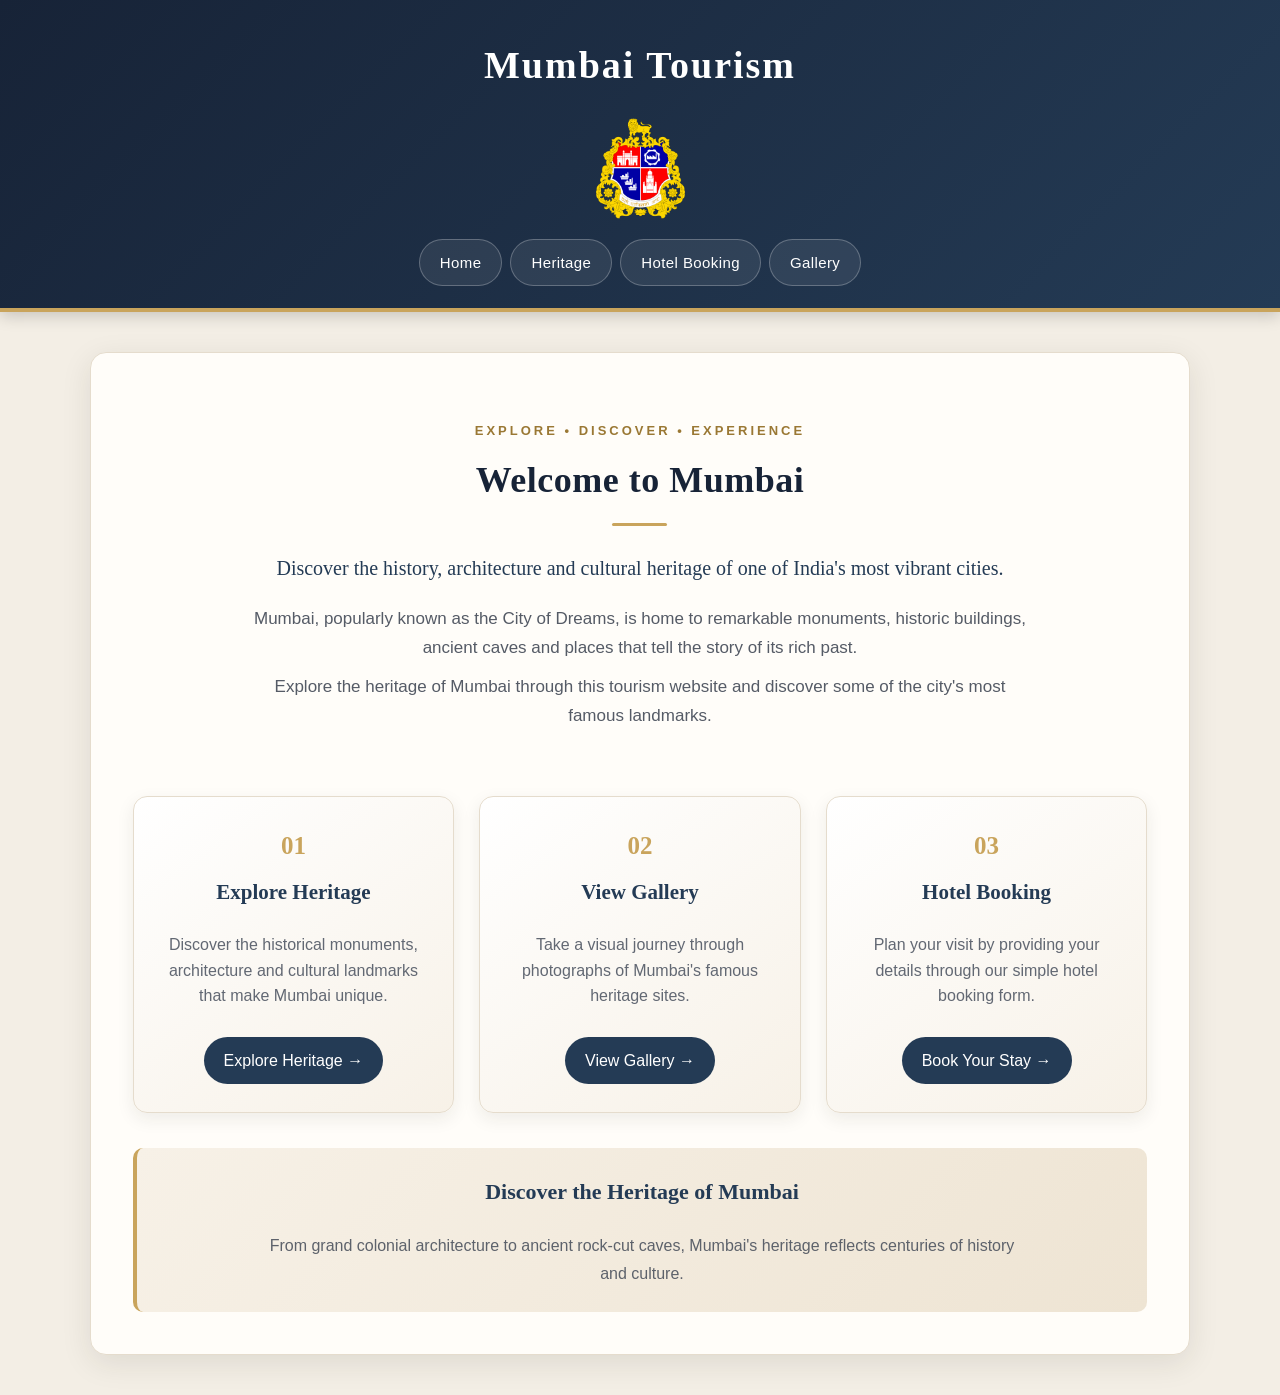
==== index.html @ 2146557b "Initial commit" ====
<!DOCTYPE html>
<html>

<head>
    <title>Mumbai Tourism</title>
    <link rel="stylesheet" href="css/style.css">
</head>

<body>

    <header>

        <h1>Mumbai Tourism</h1>

        <img src="images/mumbai-logo.png"
             alt="Mumbai Logo"
             width="120">

        <nav>
            <a href="index.html">Home</a>
            <a href="heritage.html">Heritage</a>
            <a href="hotel-booking.html">Hotel Booking</a>
            <a href="gallery.html">Gallery</a>
        </nav>

    </header>


    <main>

        <section class="welcome-section">

            <p class="home-label">EXPLORE • DISCOVER • EXPERIENCE</p>

            <h2>Welcome to Mumbai</h2>

            <p class="home-intro">
                Discover the history, architecture and cultural heritage
                of one of India's most vibrant cities.
            </p>

            <p>
                Mumbai, popularly known as the City of Dreams, is home to
                remarkable monuments, historic buildings, ancient caves
                and places that tell the story of its rich past.
            </p>

            <p>
                Explore the heritage of Mumbai through this tourism
                website and discover some of the city's most famous
                landmarks.
            </p>

        </section>


        <section class="home-links">

            <div class="home-card">

                <div class="home-card-number">01</div>

                <h3>Explore Heritage</h3>

                <p>
                    Discover the historical monuments, architecture and
                    cultural landmarks that make Mumbai unique.
                </p>

                <a href="heritage.html">Explore Heritage →</a>

            </div>


            <div class="home-card">

                <div class="home-card-number">02</div>

                <h3>View Gallery</h3>

                <p>
                    Take a visual journey through photographs of Mumbai's
                    famous heritage sites.
                </p>

                <a href="gallery.html">View Gallery →</a>

            </div>


            <div class="home-card">

                <div class="home-card-number">03</div>

                <h3>Hotel Booking</h3>

                <p>
                    Plan your visit by providing your details through our
                    simple hotel booking form.
                </p>

                <a href="hotel-booking.html">Book Your Stay →</a>

            </div>

        </section>


        <section class="home-note">

            <h3>Discover the Heritage of Mumbai</h3>

            <p>
                From grand colonial architecture to ancient rock-cut caves,
                Mumbai's heritage reflects centuries of history and culture.
            </p>

        </section>

    </main>

</body>

</html>
---- css/style.css ----
/* =========================================
   MUMBAI TOURISM - MAIN STYLE SHEET
   ========================================= */


/* ---------- BASIC PAGE STYLE ---------- */

* {
    box-sizing: border-box;
}

html {
    scroll-behavior: smooth;
}

body {
    margin: 0;
    font-family: "Segoe UI", Arial, sans-serif;
    background-color: #f3eee5;
    color: #2f3542;
    line-height: 1.7;
}


/* ---------- HEADER ---------- */

header {
    background: linear-gradient(135deg, #172337, #243b55);
    color: white;
    text-align: center;
    padding: 28px 20px 22px;
    border-bottom: 4px solid #c9a45c;
    box-shadow: 0 4px 15px rgba(0, 0, 0, 0.18);
}

header h1 {
    margin: 5px 0 18px;
    font-family: Georgia, "Times New Roman", serif;
    font-size: 38px;
    letter-spacing: 2px;
    font-weight: 600;
}

header img {
    display: block;
    margin: 0 auto 18px;
    width: 105px;
    height: auto;
}


/* ---------- NAVIGATION ---------- */

nav {
    display: flex;
    justify-content: center;
    flex-wrap: wrap;
    gap: 8px;
    margin-top: 10px;
}

nav a {
    color: white;
    text-decoration: none;
    padding: 10px 20px;
    border: 1px solid rgba(255, 255, 255, 0.25);
    border-radius: 25px;
    background-color: rgba(255, 255, 255, 0.08);
    font-size: 15px;
    letter-spacing: 0.4px;
    transition: all 0.3s ease;
}

nav a:hover {
    background-color: #c9a45c;
    color: #172337;
    border-color: #c9a45c;
    transform: translateY(-2px);
}


/* ---------- MAIN CONTENT ---------- */

main {
    width: 86%;
    max-width: 1200px;
    margin: 40px auto;
    background-color: #fffdf9;
    padding: 42px;
    border-radius: 16px;
    box-shadow: 0 8px 30px rgba(40, 35, 25, 0.10);
    border: 1px solid #e5dccd;
}

main h2 {
    color: #172337;
    text-align: center;
    font-family: Georgia, "Times New Roman", serif;
    font-size: 31px;
    margin-top: 0;
    margin-bottom: 12px;
    letter-spacing: 0.5px;
}

main h2::after {
    content: "";
    display: block;
    width: 55px;
    height: 3px;
    background-color: #c9a45c;
    margin: 12px auto 25px;
    border-radius: 3px;
}

main h3 {
    color: #243b55;
    font-family: Georgia, "Times New Roman", serif;
}

main p {
    font-size: 16px;
}


/* ---------- IMAGES ---------- */

main img {
    max-width: 100%;
    height: auto;
    border-radius: 12px;
}

a img {
    transition: transform 0.35s ease, box-shadow 0.35s ease;
}


/* ---------- HOME PAGE ---------- */

.welcome-section {
    text-align: center;
    padding: 15px 30px 35px;
}

.welcome-section h2 {
    font-size: 36px;
    margin-bottom: 10px;
}

.welcome-section p {
    max-width: 780px;
    margin: 10px auto;
    font-size: 17px;
    color: #555b66;
}


/* Home cards */

.home-links {
    display: grid;
    grid-template-columns: repeat(3, 1fr);
    gap: 25px;
    margin-top: 20px;
}

.home-card {
    background: linear-gradient(145deg, #ffffff, #f7f1e7);
    padding: 28px 24px;
    border-radius: 14px;
    text-align: center;
    border: 1px solid #e5dccd;
    box-shadow: 0 6px 18px rgba(40, 35, 25, 0.08);
    transition: transform 0.3s ease, box-shadow 0.3s ease;
}

.home-card:hover {
    transform: translateY(-6px);
    box-shadow: 0 12px 25px rgba(40, 35, 25, 0.14);
}

.home-card h3 {
    margin-top: 0;
    font-size: 21px;
}

.home-card p {
    color: #626873;
    line-height: 1.6;
}

.home-card a {
    display: inline-block;
    margin-top: 12px;
    padding: 10px 20px;
    background-color: #243b55;
    color: white;
    text-decoration: none;
    border-radius: 25px;
    transition: all 0.3s ease;
}

.home-card a:hover {
    background-color: #c9a45c;
    color: #172337;
    transform: translateY(-2px);
}


/* ---------- HERITAGE PAGE ---------- */

.heritage-grid {
    display: grid;
    grid-template-columns: repeat(2, 1fr);
    gap: 28px;
    margin-top: 30px;
}

.heritage-card {
    background: linear-gradient(145deg, #ffffff, #f7f1e7);
    padding: 18px;
    border-radius: 15px;
    text-align: center;
    border: 1px solid #e4dacb;
    box-shadow: 0 6px 18px rgba(40, 35, 25, 0.08);
    transition: transform 0.3s ease, box-shadow 0.3s ease;
}

.heritage-card:hover {
    transform: translateY(-5px);
    box-shadow: 0 12px 26px rgba(40, 35, 25, 0.15);
}

.heritage-card h3 {
    margin: 4px 5px 15px;
    min-height: 48px;
    font-size: 20px;
}

.heritage-card img {
    width: 100%;
    height: 245px;
    object-fit: cover;
    border-radius: 11px;
}

.heritage-card a img:hover {
    transform: scale(1.025);
    box-shadow: 0 8px 20px rgba(40, 35, 25, 0.18);
}


/* ---------- DEDICATED HERITAGE PAGES ---------- */

main > img {
    display: block;
    width: 82%;
    max-width: 850px;
    max-height: 500px;
    object-fit: cover;
    margin: 25px auto 35px;
    border-radius: 14px;
    box-shadow: 0 8px 25px rgba(40, 35, 25, 0.16);
}

main > h2 + img {
    margin-top: 20px;
}


/* ---------- GALLERY PAGE ---------- */

.gallery-grid {
    display: grid;
    grid-template-columns: repeat(3, 1fr);
    gap: 26px;
    margin-top: 30px;
}

.gallery-card {
    background: linear-gradient(145deg, #ffffff, #f7f1e7);
    padding: 14px;
    border-radius: 15px;
    text-align: center;
    border: 1px solid #e4dacb;
    box-shadow: 0 6px 18px rgba(40, 35, 25, 0.08);
    transition: transform 0.3s ease, box-shadow 0.3s ease;
}

.gallery-card:hover {
    transform: translateY(-5px);
    box-shadow: 0 12px 25px rgba(40, 35, 25, 0.15);
}

.gallery-card img {
    width: 100%;
    height: 205px;
    object-fit: cover;
    border-radius: 11px;
    transition: transform 0.35s ease;
}

.gallery-card:hover img {
    transform: scale(1.025);
}

.gallery-card h3 {
    font-size: 18px;
    margin: 15px 5px 5px;
    color: #243b55;
}


/* ---------- HOTEL BOOKING FORM ---------- */

form {
    max-width: 800px;
    margin: 30px auto 0;
    padding: 30px;
    background-color: #faf6ef;
    border: 1px solid #e4dacb;
    border-radius: 14px;
    box-shadow: 0 6px 18px rgba(40, 35, 25, 0.08);
    line-height: 1.7;
}

form h3 {
    margin-top: 10px;
    padding-bottom: 8px;
    border-bottom: 1px solid #d9cdbb;
}

form label {
    color: #343a46;
    font-weight: 500;
}

form input,
form select,
form textarea {
    margin-top: 5px;
    padding: 10px;
    border: 1px solid #cfc2b0;
    border-radius: 7px;
    background-color: white;
    font-family: inherit;
    font-size: 15px;
}

form input[type="text"],
form input[type="email"],
form input[type="tel"],
form input[type="number"],
form input[type="date"],
form select,
form textarea {
    width: 100%;
    max-width: 100%;
}

form textarea {
    resize: vertical;
}

form input:focus,
form select:focus,
form textarea:focus {
    outline: none;
    border-color: #c9a45c;
    box-shadow: 0 0 0 3px rgba(201, 164, 92, 0.15);
}

form input[type="radio"],
form input[type="checkbox"] {
    width: auto;
    margin-right: 5px;
}

form input[type="submit"],
form input[type="reset"] {
    width: auto;
    background-color: #243b55;
    color: white;
    border: none;
    padding: 11px 22px;
    margin-right: 8px;
    margin-top: 10px;
    border-radius: 25px;
    cursor: pointer;
    transition: all 0.3s ease;
}

form input[type="submit"]:hover,
form input[type="reset"]:hover {
    background-color: #c9a45c;
    color: #172337;
    transform: translateY(-2px);
}


/* ---------- LINKS ---------- */

main a {
    color: #243b55;
}

main a:hover {
    color: #9a7834;
}


/* ---------- MOBILE FRIENDLY ---------- */

@media (max-width: 900px) {

    main {
        width: 90%;
        padding: 30px;
    }

    .home-links {
        grid-template-columns: 1fr;
    }

    .gallery-grid {
        grid-template-columns: repeat(2, 1fr);
    }
}


@media (max-width: 650px) {

    header h1 {
        font-size: 29px;
    }

    nav a {
        padding: 8px 14px;
        font-size: 14px;
    }

    main {
        width: 94%;
        padding: 22px;
        margin: 25px auto;
    }

    main h2 {
        font-size: 26px;
    }

    .heritage-grid {
        grid-template-columns: 1fr;
    }

    .gallery-grid {
        grid-template-columns: 1fr;
    }

    .heritage-card img {
        height: 220px;
    }

    main > img {
        width: 100%;
    }

    form {
        padding: 20px;
    }
}
/* ---------- HOME PAGE FINAL POLISH ---------- */

.home-label {
    color: #9a7834 !important;
    font-size: 13px !important;
    font-weight: 700;
    letter-spacing: 3px;
    margin-bottom: 8px !important;
}

.home-intro {
    font-family: Georgia, "Times New Roman", serif;
    font-size: 20px !important;
    color: #243b55 !important;
    max-width: 750px !important;
    margin: 0 auto 20px !important;
}

.home-card-number {
    color: #c9a45c;
    font-family: Georgia, "Times New Roman", serif;
    font-size: 25px;
    font-weight: bold;
    margin-bottom: 8px;
}

.home-note {
    margin-top: 35px;
    padding: 25px;
    text-align: center;
    background: linear-gradient(
        135deg,
        #f7f1e7,
        #eee4d3
    );
    border-left: 4px solid #c9a45c;
    border-radius: 10px;
}

.home-note h3 {
    margin-top: 0;
    font-size: 22px;
}

.home-note p {
    max-width: 750px;
    margin: 0 auto;
    color: #5d626b;
}
/* ---------- HERITAGE PAGE FINAL POLISH ---------- */

.heritage-intro {
    text-align: center;
    margin-bottom: 35px;
}

.page-label {
    color: #9a7834 !important;
    font-size: 13px !important;
    font-weight: 700;
    letter-spacing: 3px;
    margin-bottom: 5px !important;
}

.heritage-intro p:not(.page-label) {
    max-width: 750px;
    margin: 8px auto;
    color: #626873;
}

.heritage-card {
    position: relative;
    overflow: hidden;
}

.heritage-number {
    text-align: left;
    color: #c9a45c;
    font-family: Georgia, "Times New Roman", serif;
    font-size: 18px;
    font-weight: bold;
    margin-bottom: 8px;
}

.heritage-card h3 {
    margin-bottom: 12px;
}

.heritage-link {
    display: inline-block;
    color: #243b55 !important;
    text-decoration: none;
    font-weight: 600;
    font-size: 14px;
    padding: 7px 15px;
    border: 1px solid #c9a45c;
    border-radius: 20px;
    transition: all 0.3s ease;
}

.heritage-link:hover {
    background-color: #c9a45c;
    color: #172337 !important;
}
/* ---------- HERITAGE DETAIL PAGES ---------- */

.heritage-detail {
    text-align: center;
}

.heritage-detail .page-label {
    margin-top: 0;
}

.detail-image {
    display: block;
    width: 82%;
    max-width: 850px;
    height: 430px;
    object-fit: cover;
    margin: 25px auto 35px;
    border-radius: 15px;
    box-shadow: 0 10px 28px rgba(40, 35, 25, 0.17);
}

.detail-section {
    max-width: 900px;
    margin: 0 auto 28px;
    padding: 25px 30px;
    text-align: left;
    background: linear-gradient(145deg, #ffffff, #f7f1e7);
    border: 1px solid #e4dacb;
    border-radius: 13px;
    box-shadow: 0 5px 16px rgba(40, 35, 25, 0.07);
}

.detail-section h3,
.detail-location h3 {
    margin-top: 0;
    color: #243b55;
    font-size: 23px;
}

.detail-section h3::after,
.detail-location h3::after {
    content: "";
    display: block;
    width: 40px;
    height: 2px;
    background-color: #c9a45c;
    margin-top: 7px;
}

.detail-section p {
    color: #555b66;
    line-height: 1.8;
}

.detail-location {
    max-width: 900px;
    margin: 0 auto 30px;
    padding: 22px 30px;
    text-align: center;
    background-color: #f3eadb;
    border-radius: 13px;
    border: 1px solid #dfd1bd;
}

.detail-location p {
    color: #555b66;
    margin-bottom: 0;
}

.back-button {
    display: inline-block;
    margin-top: 5px;
    padding: 10px 22px;
    background-color: #243b55;
    color: white !important;
    text-decoration: none;
    border-radius: 25px;
    transition: all 0.3s ease;
}

.back-button:hover {
    background-color: #c9a45c;
    color: #172337 !important;
    transform: translateY(-2px);
}


/* Detail page on smaller screens */

@media (max-width: 650px) {

    .detail-image {
        width: 100%;
        height: 300px;
    }

    .detail-section {
        padding: 20px;
    }

    .detail-location {
        padding: 20px;
    }
}
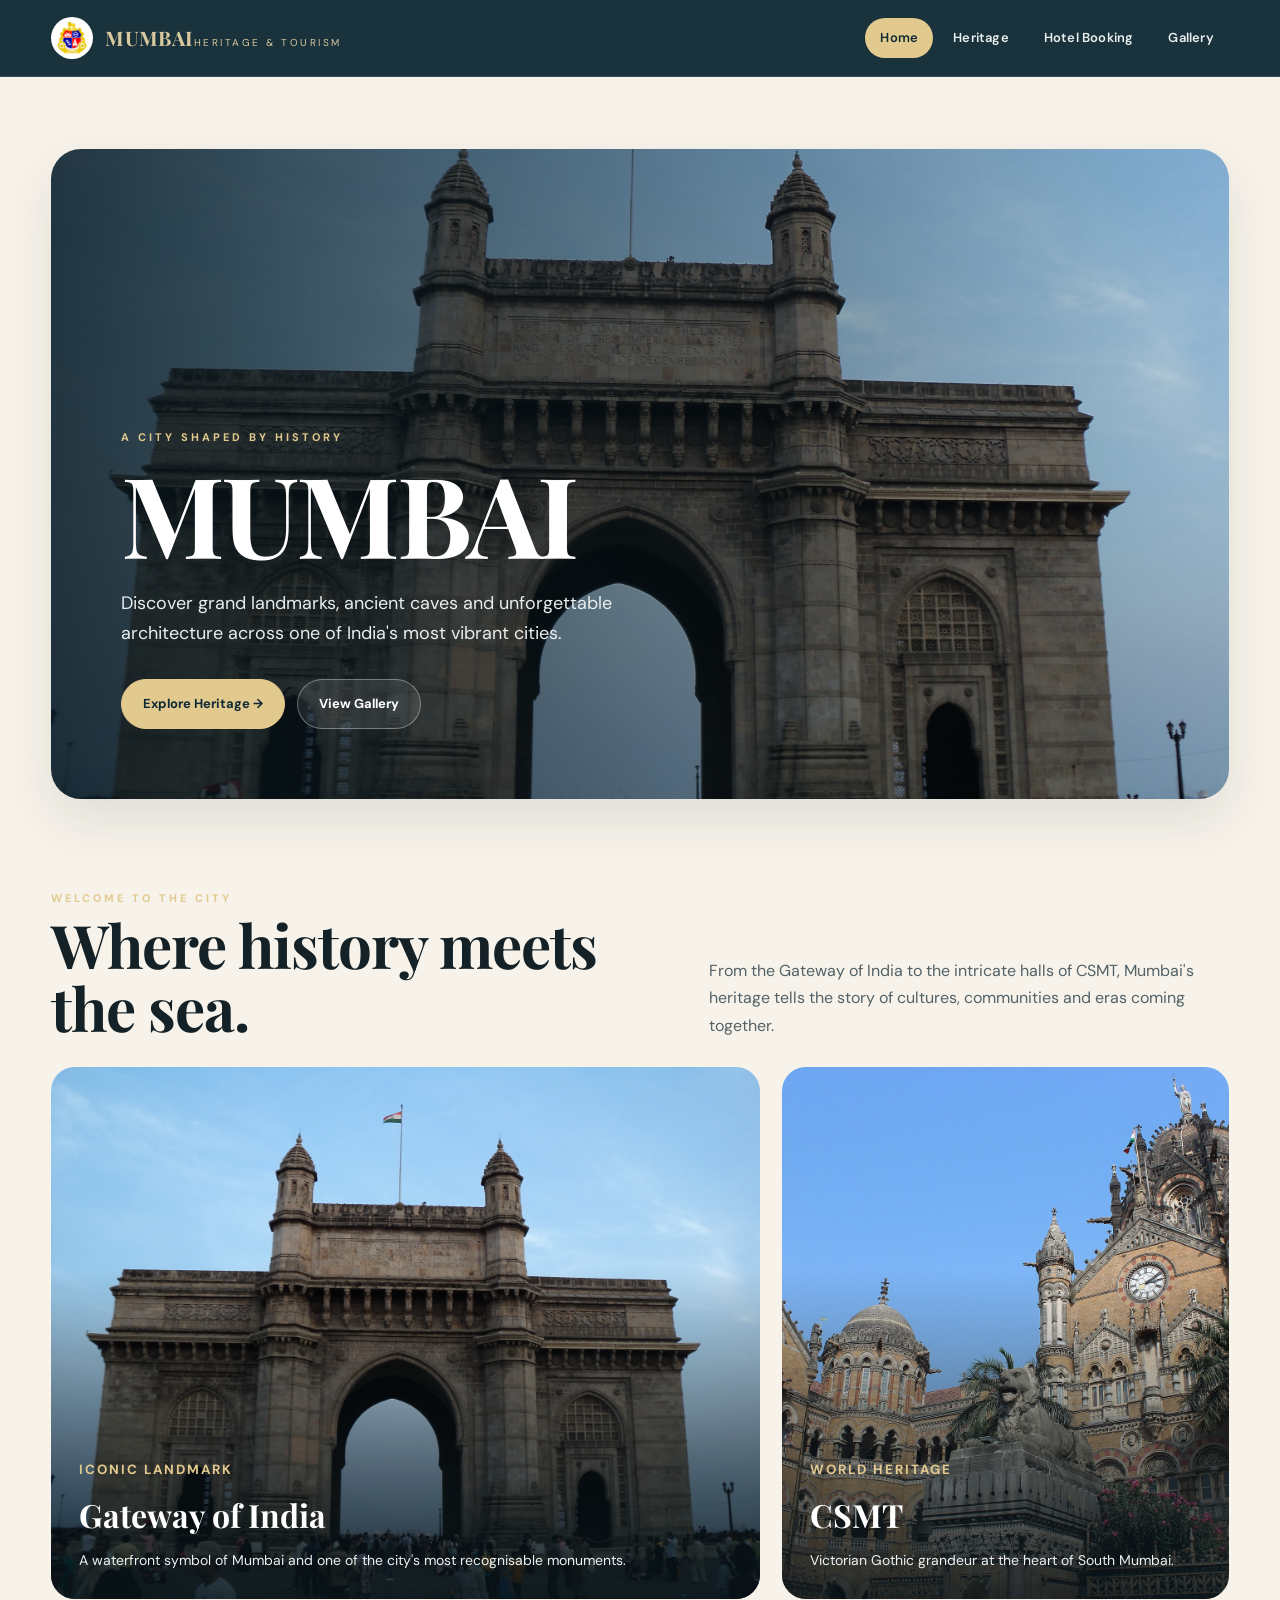
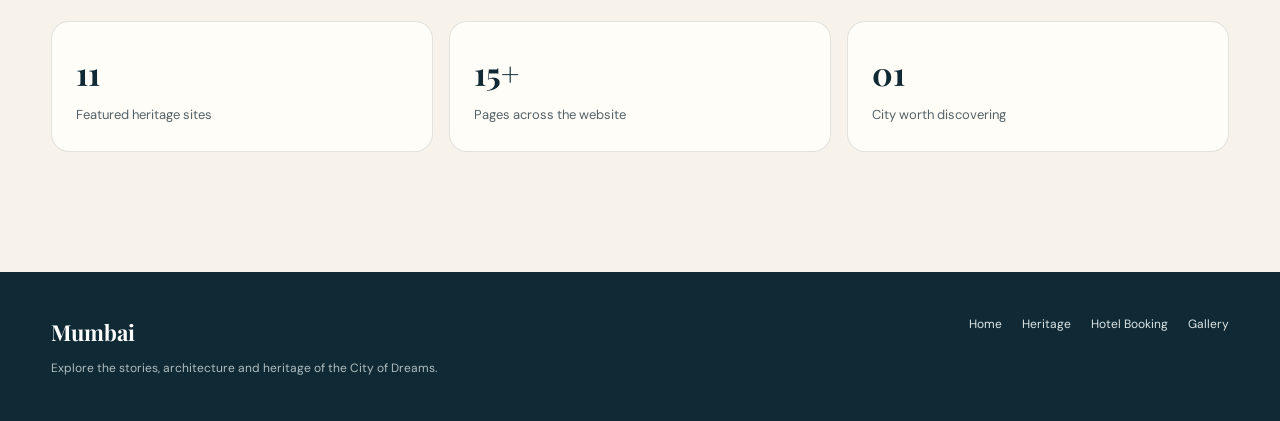
==== commit 528029a0: "Redesign Mumbai Tourism website" ====
--- a/index.html
+++ b/index.html
@@ -1,124 +1,16 @@
-<!DOCTYPE html>
-<html>
-
-<head>
-    <title>Mumbai Tourism</title>
-    <link rel="stylesheet" href="css/style.css">
-</head>
-
-<body>
-
-    <header>
-
-        <h1>Mumbai Tourism</h1>
-
-        <img src="images/mumbai-logo.png"
-             alt="Mumbai Logo"
-             width="120">
-
-        <nav>
-            <a href="index.html">Home</a>
-            <a href="heritage.html">Heritage</a>
-            <a href="hotel-booking.html">Hotel Booking</a>
-            <a href="gallery.html">Gallery</a>
-        </nav>
-
-    </header>
-
-
-    <main>
-
-        <section class="welcome-section">
-
-            <p class="home-label">EXPLORE • DISCOVER • EXPERIENCE</p>
-
-            <h2>Welcome to Mumbai</h2>
-
-            <p class="home-intro">
-                Discover the history, architecture and cultural heritage
-                of one of India's most vibrant cities.
-            </p>
-
-            <p>
-                Mumbai, popularly known as the City of Dreams, is home to
-                remarkable monuments, historic buildings, ancient caves
-                and places that tell the story of its rich past.
-            </p>
-
-            <p>
-                Explore the heritage of Mumbai through this tourism
-                website and discover some of the city's most famous
-                landmarks.
-            </p>
-
-        </section>
-
-
-        <section class="home-links">
-
-            <div class="home-card">
-
-                <div class="home-card-number">01</div>
-
-                <h3>Explore Heritage</h3>
-
-                <p>
-                    Discover the historical monuments, architecture and
-                    cultural landmarks that make Mumbai unique.
-                </p>
-
-                <a href="heritage.html">Explore Heritage →</a>
-
-            </div>
-
-
-            <div class="home-card">
-
-                <div class="home-card-number">02</div>
-
-                <h3>View Gallery</h3>
-
-                <p>
-                    Take a visual journey through photographs of Mumbai's
-                    famous heritage sites.
-                </p>
-
-                <a href="gallery.html">View Gallery →</a>
-
-            </div>
-
-
-            <div class="home-card">
-
-                <div class="home-card-number">03</div>
-
-                <h3>Hotel Booking</h3>
-
-                <p>
-                    Plan your visit by providing your details through our
-                    simple hotel booking form.
-                </p>
-
-                <a href="hotel-booking.html">Book Your Stay →</a>
-
-            </div>
-
-        </section>
-
-
-        <section class="home-note">
-
-            <h3>Discover the Heritage of Mumbai</h3>
-
-            <p>
-                From grand colonial architecture to ancient rock-cut caves,
-                Mumbai's heritage reflects centuries of history and culture.
-            </p>
-
-        </section>
-
-    </main>
-
-</body>
-
-</html>+<!DOCTYPE html><html lang="en"><head><meta charset="UTF-8"><meta name="viewport" content="width=device-width, initial-scale=1.0"><title>Mumbai Tourism | Heritage & Travel</title><link rel="stylesheet" href="css/style.css"></head><body><header class="site-header"><div class="navbar">
+<a class="brand" href="index.html"><img class="brand-mark" src="images/mumbai-logo.png" alt="Mumbai Tourism logo"><span><strong>Mumbai</strong>Heritage & Tourism</span></a>
+<nav class="nav-links">
+<a href="index.html" class="active">Home</a>
+<a href="heritage.html" class="">Heritage</a>
+<a href="hotel-booking.html" class="">Hotel Booking</a>
+<a href="gallery.html" class="">Gallery</a>
+</nav></div></header><main>
+<section class="hero"><div class="hero-content"><div class="eyebrow">A city shaped by history</div><h1>MUMBAI</h1><p>Discover grand landmarks, ancient caves and unforgettable architecture across one of India's most vibrant cities.</p><div class="actions"><a class="btn btn-primary" href="heritage.html">Explore Heritage →</a><a class="btn btn-secondary" href="gallery.html">View Gallery</a></div></div></section>
+<section class="section"><div class="section-head"><div><div class="page-kicker">Welcome to the city</div><h2>Where history meets the sea.</h2></div><p>From the Gateway of India to the intricate halls of CSMT, Mumbai's heritage tells the story of cultures, communities and eras coming together.</p></div>
+<div class="feature-grid">
+<a class="feature-card" href="gateway-of-india.html"><img src="images/heritage/gateway-of-india.jpg" alt="Gateway of India"><div class="feature-copy"><small>Iconic landmark</small><h3>Gateway of India</h3><p>A waterfront symbol of Mumbai and one of the city's most recognisable monuments.</p></div></a>
+<a class="feature-card" href="csmt.html"><img src="images/heritage/csmt.jpg" alt="Chhatrapati Shivaji Maharaj Terminus"><div class="feature-copy"><small>World heritage</small><h3>CSMT</h3><p>Victorian Gothic grandeur at the heart of South Mumbai.</p></div></a>
+</div>
+<div class="stats"><div class="stat"><strong>11</strong><span>Featured heritage sites</span></div><div class="stat"><strong>15+</strong><span>Pages across the website</span></div><div class="stat"><strong>01</strong><span>City worth discovering</span></div></div></section>
+</main><footer class="site-footer"><div class="footer-inner"><div><strong>Mumbai</strong><p>Explore the stories, architecture and heritage of the City of Dreams.</p></div><div class="footer-links"><a href="index.html">Home</a><a href="heritage.html">Heritage</a><a href="hotel-booking.html">Hotel Booking</a><a href="gallery.html">Gallery</a></div></div></footer></body></html>
--- a/css/style.css
+++ b/css/style.css
@@ -1,679 +1,192 @@
-/* =========================================
-   MUMBAI TOURISM - MAIN STYLE SHEET
-   ========================================= */
 
+@import url('https://fonts.googleapis.com/css2?family=DM+Sans:wght@400;500;600;700&family=Playfair+Display:wght@500;600;700&display=swap');
 
-/* ---------- BASIC PAGE STYLE ---------- */
-
-* {
-    box-sizing: border-box;
+:root{
+  --ink:#142126;
+  --ink-soft:#536267;
+  --navy:#102a35;
+  --cream:#f7f3eb;
+  --paper:#fffdf8;
+  --sand:#d6b77c;
+  --sand-dark:#a47c38;
+  --line:rgba(20,33,38,.12);
+  --shadow:0 22px 55px rgba(20,33,38,.10);
+  --radius:22px;
 }
-
-html {
-    scroll-behavior: smooth;
+*{box-sizing:border-box}
+html{scroll-behavior:smooth}
+body{
+  margin:0;background:var(--cream);color:var(--ink);
+  font-family:"DM Sans",Arial,sans-serif;line-height:1.7;
 }
-
-body {
-    margin: 0;
-    font-family: "Segoe UI", Arial, sans-serif;
-    background-color: #f3eee5;
-    color: #2f3542;
-    line-height: 1.7;
+a{color:inherit}
+.site-header{
+  position:sticky;top:0;z-index:50;
+  background:rgba(16,42,53,.96);backdrop-filter:blur(14px);
+  border-bottom:1px solid rgba(255,255,255,.12);
 }
-
-
-/* ---------- HEADER ---------- */
-
-header {
-    background: linear-gradient(135deg, #172337, #243b55);
-    color: white;
-    text-align: center;
-    padding: 28px 20px 22px;
-    border-bottom: 4px solid #c9a45c;
-    box-shadow: 0 4px 15px rgba(0, 0, 0, 0.18);
+.navbar{
+  width:min(1180px,92%);margin:auto;min-height:76px;
+  display:flex;align-items:center;justify-content:space-between;gap:25px;
 }
-
-header h1 {
-    margin: 5px 0 18px;
-    font-family: Georgia, "Times New Roman", serif;
-    font-size: 38px;
-    letter-spacing: 2px;
-    font-weight: 600;
+.brand{display:flex;align-items:center;gap:12px;text-decoration:none;color:#fff}
+.brand-mark{
+  width:42px;height:42px;border:1px solid rgba(255,255,255,.4);border-radius:50%;
+  object-fit:cover;background:#fff;padding:3px;
 }
-
-header img {
-    display: block;
-    margin: 0 auto 18px;
-    width: 105px;
-    height: auto;
+.brand strong{font-family:"Playfair Display",serif;font-size:20px;letter-spacing:.4px}
+.brand span{display:block;font-size:10px;letter-spacing:2.5px;color:#d9c99f;text-transform:uppercase;line-height:1.2}
+.nav-links{display:flex;gap:5px;align-items:center;flex-wrap:wrap}
+.nav-links a{
+  text-decoration:none;color:#eaf0f0;padding:9px 15px;border-radius:999px;
+  font-size:13px;font-weight:600;letter-spacing:.2px;transition:.25s;
 }
-
-
-/* ---------- NAVIGATION ---------- */
-
-nav {
-    display: flex;
-    justify-content: center;
-    flex-wrap: wrap;
-    gap: 8px;
-    margin-top: 10px;
+.nav-links a:hover,.nav-links a.active{background:#e2c98e;color:#102a35}
+main{width:min(1180px,92%);margin:0 auto;padding:72px 0 90px}
+.hero{
+  min-height:650px;border-radius:30px;overflow:hidden;position:relative;
+  display:flex;align-items:flex-end;
+  background:
+    linear-gradient(90deg,rgba(8,22,28,.82) 0%,rgba(8,22,28,.52) 45%,rgba(8,22,28,.12) 100%),
+    url("../images/heritage/gateway-of-india.jpg") center/cover;
+  box-shadow:var(--shadow);
 }
-
-nav a {
-    color: white;
-    text-decoration: none;
-    padding: 10px 20px;
-    border: 1px solid rgba(255, 255, 255, 0.25);
-    border-radius: 25px;
-    background-color: rgba(255, 255, 255, 0.08);
-    font-size: 15px;
-    letter-spacing: 0.4px;
-    transition: all 0.3s ease;
+.hero-content{max-width:720px;padding:70px;color:#fff}
+.eyebrow,.page-kicker{
+  text-transform:uppercase;letter-spacing:3px;font-size:11px;font-weight:700;color:#e2c98e;
 }
-
-nav a:hover {
-    background-color: #c9a45c;
-    color: #172337;
-    border-color: #c9a45c;
-    transform: translateY(-2px);
+.hero h1{
+  font-family:"Playfair Display",serif;font-size:clamp(58px,10vw,112px);
+  line-height:.9;margin:16px 0 24px;letter-spacing:-3px;
 }
-
-
-/* ---------- MAIN CONTENT ---------- */
-
-main {
-    width: 86%;
-    max-width: 1200px;
-    margin: 40px auto;
-    background-color: #fffdf9;
-    padding: 42px;
-    border-radius: 16px;
-    box-shadow: 0 8px 30px rgba(40, 35, 25, 0.10);
-    border: 1px solid #e5dccd;
+.hero p{font-size:18px;max-width:600px;color:#e8eeee;margin:0 0 30px}
+.actions{display:flex;gap:12px;flex-wrap:wrap}
+.btn{
+  display:inline-flex;align-items:center;justify-content:center;padding:13px 21px;
+  border-radius:999px;text-decoration:none;font-size:13px;font-weight:700;
+  border:1px solid rgba(255,255,255,.35);transition:.25s;
 }
-
-main h2 {
-    color: #172337;
-    text-align: center;
-    font-family: Georgia, "Times New Roman", serif;
-    font-size: 31px;
-    margin-top: 0;
-    margin-bottom: 12px;
-    letter-spacing: 0.5px;
+.btn-primary{background:#e2c98e;border-color:#e2c98e;color:#102a35}
+.btn-secondary{color:#fff;background:rgba(255,255,255,.09)}
+.btn:hover{transform:translateY(-2px)}
+.section{margin-top:90px}
+.section-head{display:flex;align-items:end;justify-content:space-between;gap:30px;margin-bottom:28px}
+.section-head h2,.page-title{
+  font-family:"Playfair Display",serif;font-size:clamp(36px,5vw,60px);
+  line-height:1.05;margin:5px 0 0;letter-spacing:-1px;
 }
-
-main h2::after {
-    content: "";
-    display: block;
-    width: 55px;
-    height: 3px;
-    background-color: #c9a45c;
-    margin: 12px auto 25px;
-    border-radius: 3px;
+.section-head p{max-width:520px;color:var(--ink-soft);margin:0}
+.feature-grid{display:grid;grid-template-columns:1.35fr .85fr;gap:22px}
+.feature-card{position:relative;min-height:420px;border-radius:24px;overflow:hidden;color:#fff;text-decoration:none;background:#123}
+.feature-card img{width:100%;height:100%;object-fit:cover;display:block;transition:transform .6s}
+.feature-card:hover img{transform:scale(1.045)}
+.feature-card:after{content:"";position:absolute;inset:0;background:linear-gradient(0deg,rgba(8,20,25,.85),transparent 62%)}
+.feature-copy{position:absolute;z-index:2;left:28px;right:28px;bottom:26px}
+.feature-copy small{color:#e2c98e;letter-spacing:2px;text-transform:uppercase;font-weight:700}
+.feature-copy h3{font-family:"Playfair Display",serif;font-size:32px;margin:6px 0}
+.feature-copy p{margin:0;color:#edf1f1;font-size:14px}
+.stats{display:grid;grid-template-columns:repeat(3,1fr);gap:16px;margin-top:22px}
+.stat{padding:24px;border:1px solid var(--line);background:var(--paper);border-radius:18px}
+.stat strong{display:block;font-family:"Playfair Display",serif;font-size:32px;color:var(--navy)}
+.stat span{color:var(--ink-soft);font-size:13px}
+.intro{
+  background:var(--paper);border:1px solid var(--line);border-radius:24px;padding:40px 44px;
+  box-shadow:0 12px 35px rgba(20,33,38,.05);margin-bottom:35px;
 }
-
-main h3 {
-    color: #243b55;
-    font-family: Georgia, "Times New Roman", serif;
+.intro p{max-width:760px;color:var(--ink-soft);margin:8px 0}
+.cards{display:grid;grid-template-columns:repeat(3,1fr);gap:20px}
+.site-card{
+  background:var(--paper);border:1px solid var(--line);border-radius:22px;overflow:hidden;
+  text-decoration:none;box-shadow:0 12px 30px rgba(20,33,38,.06);transition:.3s;
 }
-
-main p {
-    font-size: 16px;
+.site-card:hover{transform:translateY(-7px);box-shadow:0 22px 45px rgba(20,33,38,.12)}
+.site-image{height:245px;position:relative;overflow:hidden}
+.site-image img{width:100%;height:100%;object-fit:cover;display:block;transition:.5s}
+.site-card:hover .site-image img{transform:scale(1.06)}
+.site-no{position:absolute;top:15px;left:15px;background:rgba(16,42,53,.88);color:#e2c98e;padding:7px 10px;border-radius:999px;font-size:11px;font-weight:700}
+.site-body{padding:22px}
+.site-body h3{font-family:"Playfair Display",serif;font-size:24px;line-height:1.15;margin:0 0 12px}
+.site-body p{color:var(--ink-soft);font-size:13px;margin:0 0 16px}
+.explore{font-size:12px;font-weight:700;color:var(--sand-dark);letter-spacing:.5px}
+.detail-hero{position:relative;min-height:560px;border-radius:28px;overflow:hidden;background:#123;box-shadow:var(--shadow)}
+.detail-hero img{position:absolute;inset:0;width:100%;height:100%;object-fit:cover}
+.detail-hero:after{content:"";position:absolute;inset:0;background:linear-gradient(0deg,rgba(8,20,25,.88),rgba(8,20,25,.08) 70%)}
+.detail-title{position:absolute;z-index:2;left:50px;right:50px;bottom:45px;color:#fff}
+.detail-title h1{font-family:"Playfair Display",serif;font-size:clamp(42px,7vw,76px);line-height:1;margin:8px 0 0;max-width:900px}
+.detail-title p{color:#dbe4e5;margin:12px 0 0}
+.detail-layout{display:grid;grid-template-columns:1.6fr .7fr;gap:22px;margin-top:28px}
+.detail-panel,.info-panel{
+  background:var(--paper);border:1px solid var(--line);border-radius:22px;padding:32px;
 }
-
-
-/* ---------- IMAGES ---------- */
-
-main img {
-    max-width: 100%;
-    height: auto;
-    border-radius: 12px;
+.detail-panel h2,.info-panel h2{font-family:"Playfair Display",serif;font-size:30px;margin:0 0 12px}
+.detail-panel h2:not(:first-child){margin-top:30px}
+.detail-panel p{color:var(--ink-soft);margin:8px 0}
+.info-panel{height:max-content;position:sticky;top:105px}
+.info-row{padding:14px 0;border-bottom:1px solid var(--line)}
+.info-row:last-child{border:0}
+.info-row small{display:block;text-transform:uppercase;letter-spacing:1.7px;color:var(--sand-dark);font-weight:700;font-size:10px}
+.info-row span{font-size:14px}
+.back{display:inline-block;margin-top:22px;text-decoration:none;font-weight:700;color:var(--navy)}
+.gallery{display:grid;grid-template-columns:repeat(12,1fr);gap:16px}
+.gallery-item{position:relative;overflow:hidden;border-radius:20px;min-height:240px;background:#123}
+.gallery-item:nth-child(1),.gallery-item:nth-child(6){grid-column:span 7}
+.gallery-item:nth-child(2),.gallery-item:nth-child(3),.gallery-item:nth-child(7),.gallery-item:nth-child(8){grid-column:span 5}
+.gallery-item:nth-child(4),.gallery-item:nth-child(5),.gallery-item:nth-child(9),.gallery-item:nth-child(10),.gallery-item:nth-child(11){grid-column:span 4}
+.gallery-item img{width:100%;height:100%;min-height:240px;object-fit:cover;display:block;transition:.6s}
+.gallery-item:after{content:"";position:absolute;inset:0;background:linear-gradient(0deg,rgba(8,20,25,.72),transparent 60%)}
+.gallery-item:hover img{transform:scale(1.06)}
+.gallery-caption{position:absolute;z-index:2;bottom:16px;left:18px;right:18px;color:#fff;font-family:"Playfair Display",serif;font-size:21px}
+.booking-shell{display:grid;grid-template-columns:.75fr 1.25fr;gap:24px}
+.booking-aside{
+  border-radius:24px;padding:36px;color:#fff;min-height:580px;
+  background:linear-gradient(145deg,#102a35,#1c4652);
 }
-
-a img {
-    transition: transform 0.35s ease, box-shadow 0.35s ease;
+.booking-aside h2{font-family:"Playfair Display",serif;font-size:42px;line-height:1.05;margin:12px 0 18px}
+.booking-aside p{color:#dce5e5}
+.booking-aside ul{padding:0;list-style:none;margin-top:35px}
+.booking-aside li{padding:12px 0;border-bottom:1px solid rgba(255,255,255,.13);font-size:14px}
+.booking-form{background:var(--paper);border:1px solid var(--line);border-radius:24px;padding:34px}
+.form-title{font-family:"Playfair Display",serif;font-size:32px;margin:0 0 25px}
+.form-grid{display:grid;grid-template-columns:1fr 1fr;gap:18px}
+.field{display:flex;flex-direction:column;gap:6px}
+.field.full{grid-column:1/-1}
+.field label{font-size:12px;font-weight:700;color:#435157}
+.field input,.field select,.field textarea{
+  width:100%;padding:13px 14px;border:1px solid #d6dddd;border-radius:12px;
+  background:#fff;font:inherit;color:var(--ink);outline:none;
 }
-
-
-/* ---------- HOME PAGE ---------- */
-
-.welcome-section {
-    text-align: center;
-    padding: 15px 30px 35px;
+.field textarea{min-height:120px;resize:vertical}
+.field input:focus,.field select:focus,.field textarea:focus{border-color:var(--sand-dark);box-shadow:0 0 0 4px rgba(164,124,56,.10)}
+.choice-row{display:flex;gap:18px;flex-wrap:wrap;padding-top:7px}
+.choice-row label{font-weight:500;font-size:13px}
+.choice-row input{margin-right:5px}
+.form-actions{display:flex;gap:10px;margin-top:22px}
+.submit,.reset{
+  border:0;border-radius:999px;padding:13px 22px;font:inherit;font-weight:700;cursor:pointer
 }
-
-.welcome-section h2 {
-    font-size: 36px;
-    margin-bottom: 10px;
+.submit{background:var(--navy);color:#fff}.reset{background:#ece8df;color:var(--ink)}
+.site-footer{background:#102a35;color:#dce5e5;margin-top:30px}
+.footer-inner{width:min(1180px,92%);margin:auto;padding:42px 0;display:flex;justify-content:space-between;gap:30px}
+.footer-inner strong{font-family:"Playfair Display",serif;color:#fff;font-size:22px}
+.footer-inner p{margin:7px 0 0;font-size:12px;color:#aebec0}
+.footer-links{display:flex;gap:20px;flex-wrap:wrap}.footer-links a{color:#dce5e5;text-decoration:none;font-size:12px}
+@media(max-width:900px){
+ .nav-links{display:none}.navbar{min-height:68px}
+ .hero{min-height:600px}.hero-content{padding:45px 32px}
+ .feature-grid,.booking-shell,.detail-layout{grid-template-columns:1fr}
+ .cards{grid-template-columns:repeat(2,1fr)}
+ .info-panel{position:static}
+ .gallery-item,.gallery-item:nth-child(n){grid-column:span 6}
 }
-
-.welcome-section p {
-    max-width: 780px;
-    margin: 10px auto;
-    font-size: 17px;
-    color: #555b66;
+@media(max-width:620px){
+ main{width:92%;padding:45px 0 65px}.hero{min-height:570px;border-radius:22px}
+ .hero h1{font-size:62px}.hero-content{padding:32px 24px}
+ .section{margin-top:60px}.section-head{display:block}
+ .section-head h2{margin-bottom:12px}.cards{grid-template-columns:1fr}
+ .gallery-item,.gallery-item:nth-child(n){grid-column:span 12}
+ .gallery-item img{min-height:230px}
+ .intro,.booking-form,.booking-aside,.detail-panel,.info-panel{padding:25px}
+ .detail-hero{min-height:500px;border-radius:22px}.detail-title{left:25px;right:25px;bottom:28px}
+ .detail-title h1{font-size:45px}.form-grid{grid-template-columns:1fr}.field.full{grid-column:auto}
+ .footer-inner{display:block}.footer-links{margin-top:18px}
 }
-
-
-/* Home cards */
-
-.home-links {
-    display: grid;
-    grid-template-columns: repeat(3, 1fr);
-    gap: 25px;
-    margin-top: 20px;
-}
-
-.home-card {
-    background: linear-gradient(145deg, #ffffff, #f7f1e7);
-    padding: 28px 24px;
-    border-radius: 14px;
-    text-align: center;
-    border: 1px solid #e5dccd;
-    box-shadow: 0 6px 18px rgba(40, 35, 25, 0.08);
-    transition: transform 0.3s ease, box-shadow 0.3s ease;
-}
-
-.home-card:hover {
-    transform: translateY(-6px);
-    box-shadow: 0 12px 25px rgba(40, 35, 25, 0.14);
-}
-
-.home-card h3 {
-    margin-top: 0;
-    font-size: 21px;
-}
-
-.home-card p {
-    color: #626873;
-    line-height: 1.6;
-}
-
-.home-card a {
-    display: inline-block;
-    margin-top: 12px;
-    padding: 10px 20px;
-    background-color: #243b55;
-    color: white;
-    text-decoration: none;
-    border-radius: 25px;
-    transition: all 0.3s ease;
-}
-
-.home-card a:hover {
-    background-color: #c9a45c;
-    color: #172337;
-    transform: translateY(-2px);
-}
-
-
-/* ---------- HERITAGE PAGE ---------- */
-
-.heritage-grid {
-    display: grid;
-    grid-template-columns: repeat(2, 1fr);
-    gap: 28px;
-    margin-top: 30px;
-}
-
-.heritage-card {
-    background: linear-gradient(145deg, #ffffff, #f7f1e7);
-    padding: 18px;
-    border-radius: 15px;
-    text-align: center;
-    border: 1px solid #e4dacb;
-    box-shadow: 0 6px 18px rgba(40, 35, 25, 0.08);
-    transition: transform 0.3s ease, box-shadow 0.3s ease;
-}
-
-.heritage-card:hover {
-    transform: translateY(-5px);
-    box-shadow: 0 12px 26px rgba(40, 35, 25, 0.15);
-}
-
-.heritage-card h3 {
-    margin: 4px 5px 15px;
-    min-height: 48px;
-    font-size: 20px;
-}
-
-.heritage-card img {
-    width: 100%;
-    height: 245px;
-    object-fit: cover;
-    border-radius: 11px;
-}
-
-.heritage-card a img:hover {
-    transform: scale(1.025);
-    box-shadow: 0 8px 20px rgba(40, 35, 25, 0.18);
-}
-
-
-/* ---------- DEDICATED HERITAGE PAGES ---------- */
-
-main > img {
-    display: block;
-    width: 82%;
-    max-width: 850px;
-    max-height: 500px;
-    object-fit: cover;
-    margin: 25px auto 35px;
-    border-radius: 14px;
-    box-shadow: 0 8px 25px rgba(40, 35, 25, 0.16);
-}
-
-main > h2 + img {
-    margin-top: 20px;
-}
-
-
-/* ---------- GALLERY PAGE ---------- */
-
-.gallery-grid {
-    display: grid;
-    grid-template-columns: repeat(3, 1fr);
-    gap: 26px;
-    margin-top: 30px;
-}
-
-.gallery-card {
-    background: linear-gradient(145deg, #ffffff, #f7f1e7);
-    padding: 14px;
-    border-radius: 15px;
-    text-align: center;
-    border: 1px solid #e4dacb;
-    box-shadow: 0 6px 18px rgba(40, 35, 25, 0.08);
-    transition: transform 0.3s ease, box-shadow 0.3s ease;
-}
-
-.gallery-card:hover {
-    transform: translateY(-5px);
-    box-shadow: 0 12px 25px rgba(40, 35, 25, 0.15);
-}
-
-.gallery-card img {
-    width: 100%;
-    height: 205px;
-    object-fit: cover;
-    border-radius: 11px;
-    transition: transform 0.35s ease;
-}
-
-.gallery-card:hover img {
-    transform: scale(1.025);
-}
-
-.gallery-card h3 {
-    font-size: 18px;
-    margin: 15px 5px 5px;
-    color: #243b55;
-}
-
-
-/* ---------- HOTEL BOOKING FORM ---------- */
-
-form {
-    max-width: 800px;
-    margin: 30px auto 0;
-    padding: 30px;
-    background-color: #faf6ef;
-    border: 1px solid #e4dacb;
-    border-radius: 14px;
-    box-shadow: 0 6px 18px rgba(40, 35, 25, 0.08);
-    line-height: 1.7;
-}
-
-form h3 {
-    margin-top: 10px;
-    padding-bottom: 8px;
-    border-bottom: 1px solid #d9cdbb;
-}
-
-form label {
-    color: #343a46;
-    font-weight: 500;
-}
-
-form input,
-form select,
-form textarea {
-    margin-top: 5px;
-    padding: 10px;
-    border: 1px solid #cfc2b0;
-    border-radius: 7px;
-    background-color: white;
-    font-family: inherit;
-    font-size: 15px;
-}
-
-form input[type="text"],
-form input[type="email"],
-form input[type="tel"],
-form input[type="number"],
-form input[type="date"],
-form select,
-form textarea {
-    width: 100%;
-    max-width: 100%;
-}
-
-form textarea {
-    resize: vertical;
-}
-
-form input:focus,
-form select:focus,
-form textarea:focus {
-    outline: none;
-    border-color: #c9a45c;
-    box-shadow: 0 0 0 3px rgba(201, 164, 92, 0.15);
-}
-
-form input[type="radio"],
-form input[type="checkbox"] {
-    width: auto;
-    margin-right: 5px;
-}
-
-form input[type="submit"],
-form input[type="reset"] {
-    width: auto;
-    background-color: #243b55;
-    color: white;
-    border: none;
-    padding: 11px 22px;
-    margin-right: 8px;
-    margin-top: 10px;
-    border-radius: 25px;
-    cursor: pointer;
-    transition: all 0.3s ease;
-}
-
-form input[type="submit"]:hover,
-form input[type="reset"]:hover {
-    background-color: #c9a45c;
-    color: #172337;
-    transform: translateY(-2px);
-}
-
-
-/* ---------- LINKS ---------- */
-
-main a {
-    color: #243b55;
-}
-
-main a:hover {
-    color: #9a7834;
-}
-
-
-/* ---------- MOBILE FRIENDLY ---------- */
-
-@media (max-width: 900px) {
-
-    main {
-        width: 90%;
-        padding: 30px;
-    }
-
-    .home-links {
-        grid-template-columns: 1fr;
-    }
-
-    .gallery-grid {
-        grid-template-columns: repeat(2, 1fr);
-    }
-}
-
-
-@media (max-width: 650px) {
-
-    header h1 {
-        font-size: 29px;
-    }
-
-    nav a {
-        padding: 8px 14px;
-        font-size: 14px;
-    }
-
-    main {
-        width: 94%;
-        padding: 22px;
-        margin: 25px auto;
-    }
-
-    main h2 {
-        font-size: 26px;
-    }
-
-    .heritage-grid {
-        grid-template-columns: 1fr;
-    }
-
-    .gallery-grid {
-        grid-template-columns: 1fr;
-    }
-
-    .heritage-card img {
-        height: 220px;
-    }
-
-    main > img {
-        width: 100%;
-    }
-
-    form {
-        padding: 20px;
-    }
-}
-/* ---------- HOME PAGE FINAL POLISH ---------- */
-
-.home-label {
-    color: #9a7834 !important;
-    font-size: 13px !important;
-    font-weight: 700;
-    letter-spacing: 3px;
-    margin-bottom: 8px !important;
-}
-
-.home-intro {
-    font-family: Georgia, "Times New Roman", serif;
-    font-size: 20px !important;
-    color: #243b55 !important;
-    max-width: 750px !important;
-    margin: 0 auto 20px !important;
-}
-
-.home-card-number {
-    color: #c9a45c;
-    font-family: Georgia, "Times New Roman", serif;
-    font-size: 25px;
-    font-weight: bold;
-    margin-bottom: 8px;
-}
-
-.home-note {
-    margin-top: 35px;
-    padding: 25px;
-    text-align: center;
-    background: linear-gradient(
-        135deg,
-        #f7f1e7,
-        #eee4d3
-    );
-    border-left: 4px solid #c9a45c;
-    border-radius: 10px;
-}
-
-.home-note h3 {
-    margin-top: 0;
-    font-size: 22px;
-}
-
-.home-note p {
-    max-width: 750px;
-    margin: 0 auto;
-    color: #5d626b;
-}
-/* ---------- HERITAGE PAGE FINAL POLISH ---------- */
-
-.heritage-intro {
-    text-align: center;
-    margin-bottom: 35px;
-}
-
-.page-label {
-    color: #9a7834 !important;
-    font-size: 13px !important;
-    font-weight: 700;
-    letter-spacing: 3px;
-    margin-bottom: 5px !important;
-}
-
-.heritage-intro p:not(.page-label) {
-    max-width: 750px;
-    margin: 8px auto;
-    color: #626873;
-}
-
-.heritage-card {
-    position: relative;
-    overflow: hidden;
-}
-
-.heritage-number {
-    text-align: left;
-    color: #c9a45c;
-    font-family: Georgia, "Times New Roman", serif;
-    font-size: 18px;
-    font-weight: bold;
-    margin-bottom: 8px;
-}
-
-.heritage-card h3 {
-    margin-bottom: 12px;
-}
-
-.heritage-link {
-    display: inline-block;
-    color: #243b55 !important;
-    text-decoration: none;
-    font-weight: 600;
-    font-size: 14px;
-    padding: 7px 15px;
-    border: 1px solid #c9a45c;
-    border-radius: 20px;
-    transition: all 0.3s ease;
-}
-
-.heritage-link:hover {
-    background-color: #c9a45c;
-    color: #172337 !important;
-}
-/* ---------- HERITAGE DETAIL PAGES ---------- */
-
-.heritage-detail {
-    text-align: center;
-}
-
-.heritage-detail .page-label {
-    margin-top: 0;
-}
-
-.detail-image {
-    display: block;
-    width: 82%;
-    max-width: 850px;
-    height: 430px;
-    object-fit: cover;
-    margin: 25px auto 35px;
-    border-radius: 15px;
-    box-shadow: 0 10px 28px rgba(40, 35, 25, 0.17);
-}
-
-.detail-section {
-    max-width: 900px;
-    margin: 0 auto 28px;
-    padding: 25px 30px;
-    text-align: left;
-    background: linear-gradient(145deg, #ffffff, #f7f1e7);
-    border: 1px solid #e4dacb;
-    border-radius: 13px;
-    box-shadow: 0 5px 16px rgba(40, 35, 25, 0.07);
-}
-
-.detail-section h3,
-.detail-location h3 {
-    margin-top: 0;
-    color: #243b55;
-    font-size: 23px;
-}
-
-.detail-section h3::after,
-.detail-location h3::after {
-    content: "";
-    display: block;
-    width: 40px;
-    height: 2px;
-    background-color: #c9a45c;
-    margin-top: 7px;
-}
-
-.detail-section p {
-    color: #555b66;
-    line-height: 1.8;
-}
-
-.detail-location {
-    max-width: 900px;
-    margin: 0 auto 30px;
-    padding: 22px 30px;
-    text-align: center;
-    background-color: #f3eadb;
-    border-radius: 13px;
-    border: 1px solid #dfd1bd;
-}
-
-.detail-location p {
-    color: #555b66;
-    margin-bottom: 0;
-}
-
-.back-button {
-    display: inline-block;
-    margin-top: 5px;
-    padding: 10px 22px;
-    background-color: #243b55;
-    color: white !important;
-    text-decoration: none;
-    border-radius: 25px;
-    transition: all 0.3s ease;
-}
-
-.back-button:hover {
-    background-color: #c9a45c;
-    color: #172337 !important;
-    transform: translateY(-2px);
-}
-
-
-/* Detail page on smaller screens */
-
-@media (max-width: 650px) {
-
-    .detail-image {
-        width: 100%;
-        height: 300px;
-    }
-
-    .detail-section {
-        padding: 20px;
-    }
-
-    .detail-location {
-        padding: 20px;
-    }
-}
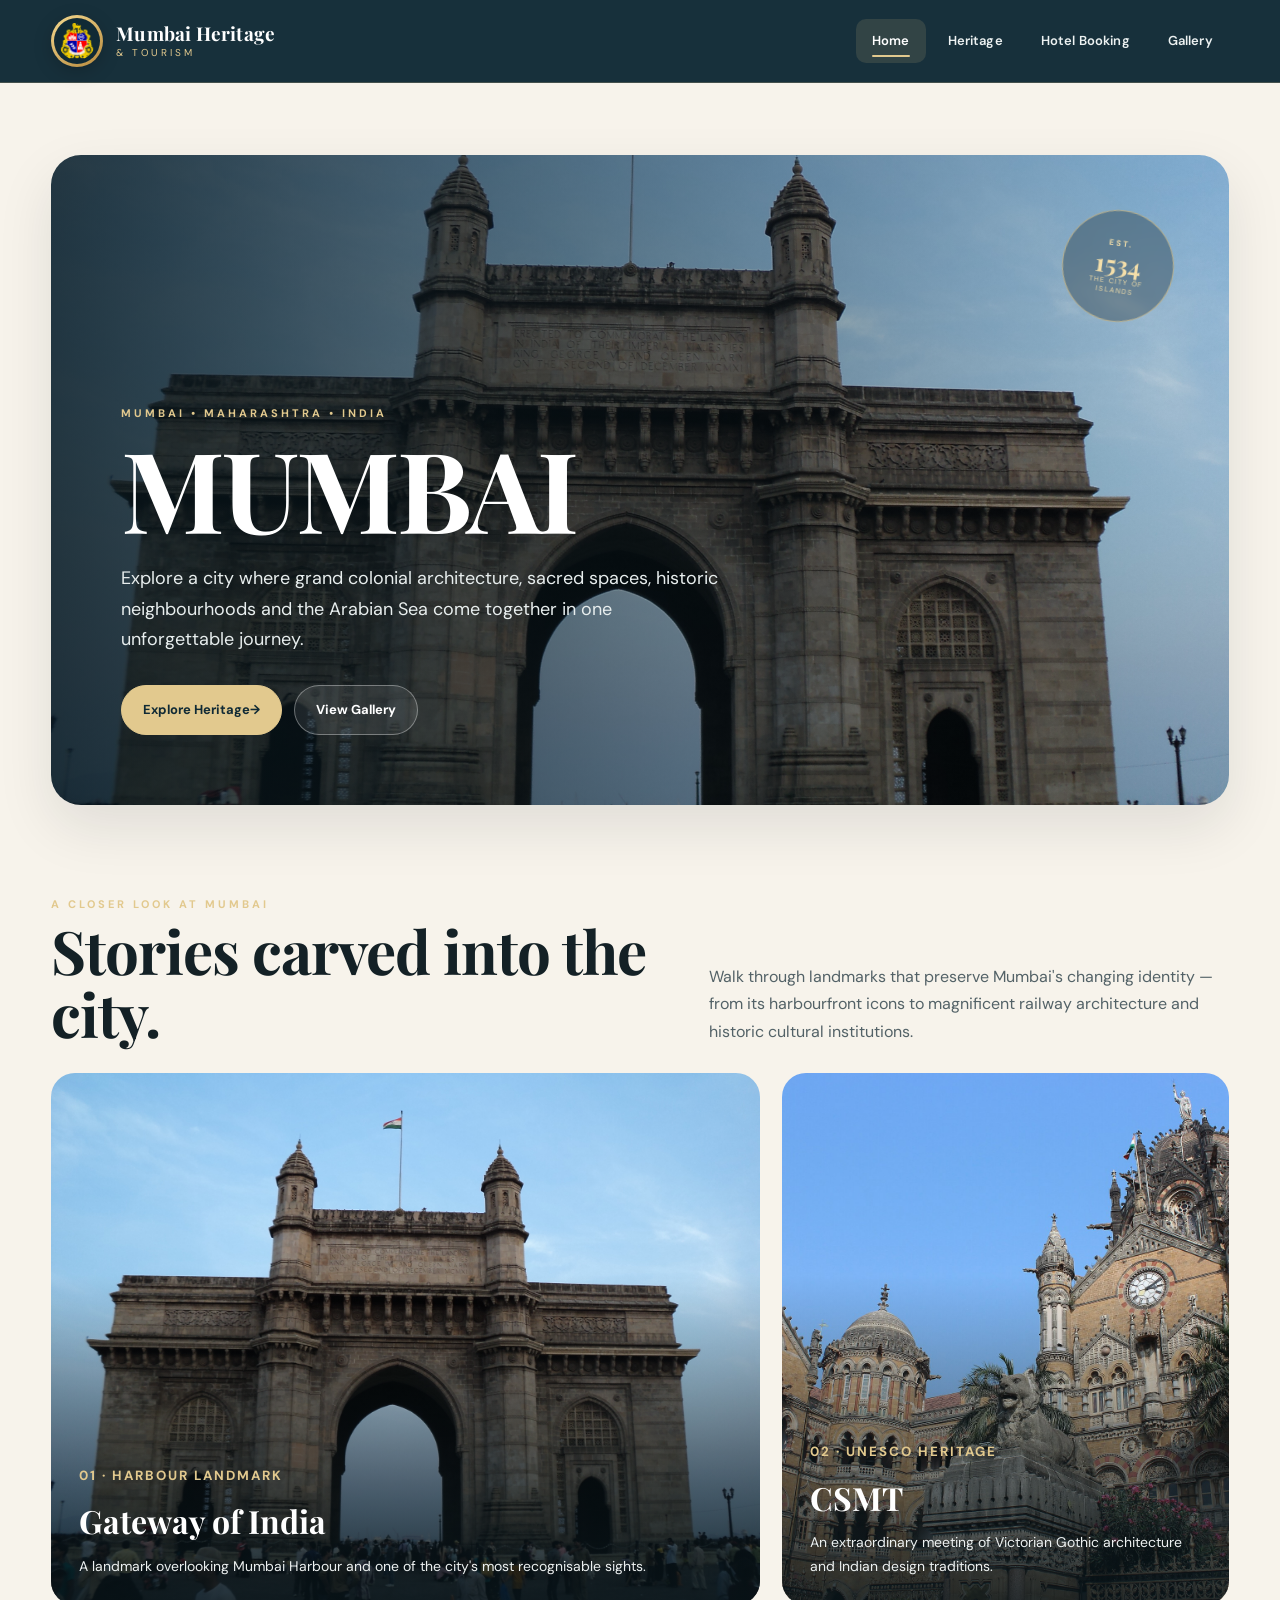
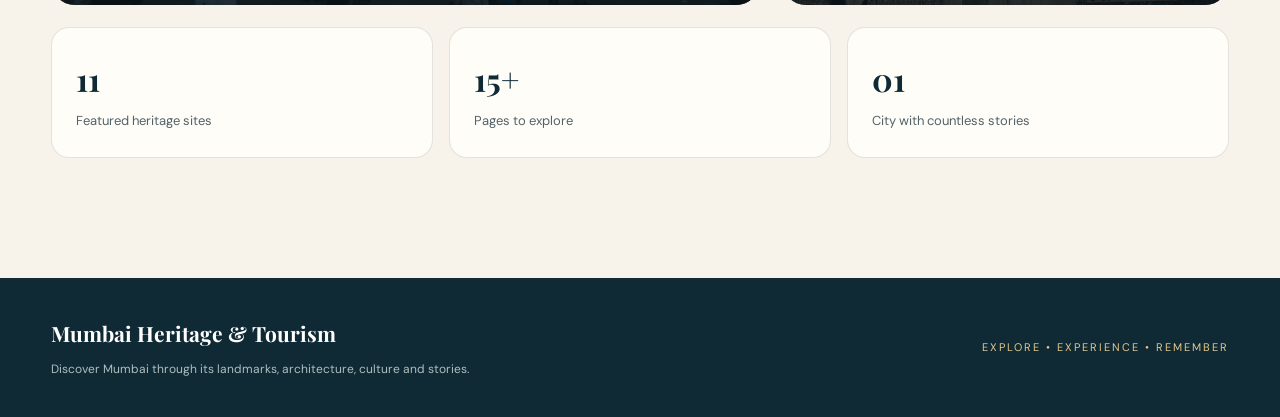
==== commit 9a00a65d: "Improve Mumbai tourism website design" ====
--- a/index.html
+++ b/index.html
@@ -1,16 +1,98 @@
-<!DOCTYPE html><html lang="en"><head><meta charset="UTF-8"><meta name="viewport" content="width=device-width, initial-scale=1.0"><title>Mumbai Tourism | Heritage & Travel</title><link rel="stylesheet" href="css/style.css"></head><body><header class="site-header"><div class="navbar">
-<a class="brand" href="index.html"><img class="brand-mark" src="images/mumbai-logo.png" alt="Mumbai Tourism logo"><span><strong>Mumbai</strong>Heritage & Tourism</span></a>
-<nav class="nav-links">
-<a href="index.html" class="active">Home</a>
-<a href="heritage.html" class="">Heritage</a>
-<a href="hotel-booking.html" class="">Hotel Booking</a>
-<a href="gallery.html" class="">Gallery</a>
-</nav></div></header><main>
-<section class="hero"><div class="hero-content"><div class="eyebrow">A city shaped by history</div><h1>MUMBAI</h1><p>Discover grand landmarks, ancient caves and unforgettable architecture across one of India's most vibrant cities.</p><div class="actions"><a class="btn btn-primary" href="heritage.html">Explore Heritage →</a><a class="btn btn-secondary" href="gallery.html">View Gallery</a></div></div></section>
-<section class="section"><div class="section-head"><div><div class="page-kicker">Welcome to the city</div><h2>Where history meets the sea.</h2></div><p>From the Gateway of India to the intricate halls of CSMT, Mumbai's heritage tells the story of cultures, communities and eras coming together.</p></div>
-<div class="feature-grid">
-<a class="feature-card" href="gateway-of-india.html"><img src="images/heritage/gateway-of-india.jpg" alt="Gateway of India"><div class="feature-copy"><small>Iconic landmark</small><h3>Gateway of India</h3><p>A waterfront symbol of Mumbai and one of the city's most recognisable monuments.</p></div></a>
-<a class="feature-card" href="csmt.html"><img src="images/heritage/csmt.jpg" alt="Chhatrapati Shivaji Maharaj Terminus"><div class="feature-copy"><small>World heritage</small><h3>CSMT</h3><p>Victorian Gothic grandeur at the heart of South Mumbai.</p></div></a>
-</div>
-<div class="stats"><div class="stat"><strong>11</strong><span>Featured heritage sites</span></div><div class="stat"><strong>15+</strong><span>Pages across the website</span></div><div class="stat"><strong>01</strong><span>City worth discovering</span></div></div></section>
-</main><footer class="site-footer"><div class="footer-inner"><div><strong>Mumbai</strong><p>Explore the stories, architecture and heritage of the City of Dreams.</p></div><div class="footer-links"><a href="index.html">Home</a><a href="heritage.html">Heritage</a><a href="hotel-booking.html">Hotel Booking</a><a href="gallery.html">Gallery</a></div></div></footer></body></html>+<!DOCTYPE html>
+<html lang="en">
+<head>
+<meta charset="UTF-8">
+<meta name="viewport" content="width=device-width, initial-scale=1.0">
+<title>Mumbai Heritage & Tourism</title>
+<link rel="stylesheet" href="css/style.css">
+</head>
+<body>
+
+<header class="site-header">
+  <div class="navbar">
+    <a class="brand" href="index.html" aria-label="Mumbai Heritage and Tourism home">
+      <span class="brand-mark-wrap">
+        <img class="brand-mark" src="images/mumbai-logo.png" alt="Mumbai city emblem">
+      </span>
+      <span class="brand-copy">
+        <strong>Mumbai Heritage</strong>
+        <span>&amp; Tourism</span>
+      </span>
+    </a>
+
+    <nav class="nav-links" aria-label="Main navigation">
+      <a href="index.html" class="active">Home</a>
+      <a href="heritage.html">Heritage</a>
+      <a href="hotel-booking.html">Hotel Booking</a>
+      <a href="gallery.html">Gallery</a>
+    </nav>
+  </div>
+</header>
+
+<main>
+  <section class="hero">
+    <div class="hero-content">
+      <div class="eyebrow">MUMBAI • MAHARASHTRA • INDIA</div>
+      <h1>MUMBAI</h1>
+      <p>Explore a city where grand colonial architecture, sacred spaces, historic neighbourhoods and the Arabian Sea come together in one unforgettable journey.</p>
+      <div class="actions">
+        <a class="btn btn-primary" href="heritage.html">Explore Heritage <span>→</span></a>
+        <a class="btn btn-secondary" href="gallery.html">View Gallery</a>
+      </div>
+    </div>
+    <div class="hero-stamp" aria-hidden="true">
+      <span>EST.</span>
+      <strong>1534</strong>
+      <small>THE CITY OF<br>ISLANDS</small>
+    </div>
+  </section>
+
+  <section class="section">
+    <div class="section-head">
+      <div>
+        <div class="page-kicker">A closer look at Mumbai</div>
+        <h2>Stories carved into the city.</h2>
+      </div>
+      <p>Walk through landmarks that preserve Mumbai's changing identity — from its harbourfront icons to magnificent railway architecture and historic cultural institutions.</p>
+    </div>
+
+    <div class="feature-grid">
+      <a class="feature-card" href="gateway-of-india.html">
+        <img src="images/heritage/gateway-of-india.jpg" alt="Gateway of India">
+        <div class="feature-copy">
+          <small>01 · Harbour landmark</small>
+          <h3>Gateway of India</h3>
+          <p>A landmark overlooking Mumbai Harbour and one of the city's most recognisable sights.</p>
+        </div>
+      </a>
+
+      <a class="feature-card" href="csmt.html">
+        <img src="images/heritage/csmt.jpg" alt="Chhatrapati Shivaji Maharaj Terminus">
+        <div class="feature-copy">
+          <small>02 · UNESCO heritage</small>
+          <h3>CSMT</h3>
+          <p>An extraordinary meeting of Victorian Gothic architecture and Indian design traditions.</p>
+        </div>
+      </a>
+    </div>
+
+    <div class="stats">
+      <div class="stat"><strong>11</strong><span>Featured heritage sites</span></div>
+      <div class="stat"><strong>15+</strong><span>Pages to explore</span></div>
+      <div class="stat"><strong>01</strong><span>City with countless stories</span></div>
+    </div>
+  </section>
+</main>
+
+<footer class="site-footer">
+  <div class="footer-inner">
+    <div>
+      <strong>Mumbai Heritage &amp; Tourism</strong>
+      <p>Discover Mumbai through its landmarks, architecture, culture and stories.</p>
+    </div>
+    <div class="footer-note">Explore • Experience • Remember</div>
+  </div>
+</footer>
+
+</body>
+</html>
--- a/css/style.css
+++ b/css/style.css
@@ -22,36 +22,76 @@
 a{color:inherit}
 .site-header{
   position:sticky;top:0;z-index:50;
-  background:rgba(16,42,53,.96);backdrop-filter:blur(14px);
-  border-bottom:1px solid rgba(255,255,255,.12);
+  background:rgba(16,42,53,.97);
+  backdrop-filter:blur(16px);
+  border-bottom:1px solid rgba(226,201,142,.22);
 }
 .navbar{
-  width:min(1180px,92%);margin:auto;min-height:76px;
-  display:flex;align-items:center;justify-content:space-between;gap:25px;
-}
-.brand{display:flex;align-items:center;gap:12px;text-decoration:none;color:#fff}
+  width:min(1180px,92%);margin:auto;min-height:82px;
+  display:flex;align-items:center;justify-content:space-between;
+  gap:30px;
+}
+.brand{
+  display:flex;align-items:center;gap:13px;text-decoration:none;
+  color:#fff;min-width:300px;
+}
+.brand-mark-wrap{
+  width:52px;height:52px;border-radius:50%;
+  display:grid;place-items:center;flex-shrink:0;
+  background:linear-gradient(145deg,#f4d98f,#b88a3d);
+  box-shadow:0 5px 18px rgba(0,0,0,.22);
+  padding:3px;
+}
 .brand-mark{
-  width:42px;height:42px;border:1px solid rgba(255,255,255,.4);border-radius:50%;
-  object-fit:cover;background:#fff;padding:3px;
-}
-.brand strong{font-family:"Playfair Display",serif;font-size:20px;letter-spacing:.4px}
-.brand span{display:block;font-size:10px;letter-spacing:2.5px;color:#d9c99f;text-transform:uppercase;line-height:1.2}
-.nav-links{display:flex;gap:5px;align-items:center;flex-wrap:wrap}
+  width:100%;height:100%;border-radius:50%;
+  object-fit:contain;background:#102a35;padding:4px;
+}
+.brand-copy strong{
+  display:block;font-family:"Playfair Display",serif;
+  font-size:19px;line-height:1.05;letter-spacing:.2px;
+}
+.brand-copy>span{
+  display:block;margin-top:4px;font-size:10px;letter-spacing:2.8px;
+  color:#e2c98e;text-transform:uppercase;line-height:1.1;
+}
+.nav-links{
+  display:flex;gap:6px;align-items:center;justify-content:flex-end;
+  flex-wrap:nowrap;
+}
 .nav-links a{
-  text-decoration:none;color:#eaf0f0;padding:9px 15px;border-radius:999px;
-  font-size:13px;font-weight:600;letter-spacing:.2px;transition:.25s;
-}
-.nav-links a:hover,.nav-links a.active{background:#e2c98e;color:#102a35}
+  position:relative;text-decoration:none;color:#edf2f2;
+  padding:11px 16px;border-radius:10px;
+  font-size:13px;font-weight:600;letter-spacing:.15px;
+  transition:.25s;white-space:nowrap;
+}
+.nav-links a:after{
+  content:"";position:absolute;left:16px;right:16px;bottom:6px;
+  height:2px;border-radius:2px;background:#e2c98e;
+  transform:scaleX(0);transform-origin:center;transition:.25s;
+}
+.nav-links a:hover{color:#fff;background:rgba(255,255,255,.07)}
+.nav-links a:hover:after,.nav-links a.active:after{transform:scaleX(1)}
+.nav-links a.active{background:rgba(226,201,142,.13);color:#fff}
 main{width:min(1180px,92%);margin:0 auto;padding:72px 0 90px}
 .hero{
   min-height:650px;border-radius:30px;overflow:hidden;position:relative;
-  display:flex;align-items:flex-end;
+  display:flex;align-items:flex-end;isolation:isolate;
   background:
     linear-gradient(90deg,rgba(8,22,28,.82) 0%,rgba(8,22,28,.52) 45%,rgba(8,22,28,.12) 100%),
     url("../images/heritage/gateway-of-india.jpg") center/cover;
   box-shadow:var(--shadow);
 }
-.hero-content{max-width:720px;padding:70px;color:#fff}
+.hero-content{max-width:760px;padding:70px;color:#fff;position:relative;z-index:2}
+.hero-stamp{
+  position:absolute;right:55px;top:55px;z-index:2;width:112px;height:112px;
+  border:1px solid rgba(226,201,142,.65);border-radius:50%;
+  display:flex;flex-direction:column;align-items:center;justify-content:center;
+  color:#f4dfaa;background:rgba(8,22,28,.32);backdrop-filter:blur(5px);
+  text-align:center;transform:rotate(8deg);
+}
+.hero-stamp span{font-size:8px;letter-spacing:2px;font-weight:700}
+.hero-stamp strong{font-family:"Playfair Display",serif;font-size:25px;line-height:1.1}
+.hero-stamp small{font-size:7px;line-height:1.25;letter-spacing:1.2px}
 .eyebrow,.page-kicker{
   text-transform:uppercase;letter-spacing:3px;font-size:11px;font-weight:700;color:#e2c98e;
 }
@@ -166,21 +206,34 @@
 }
 .submit{background:var(--navy);color:#fff}.reset{background:#ece8df;color:var(--ink)}
 .site-footer{background:#102a35;color:#dce5e5;margin-top:30px}
-.footer-inner{width:min(1180px,92%);margin:auto;padding:42px 0;display:flex;justify-content:space-between;gap:30px}
-.footer-inner strong{font-family:"Playfair Display",serif;color:#fff;font-size:22px}
+.footer-inner{width:min(1180px,92%);margin:auto;padding:38px 0;display:flex;justify-content:space-between;align-items:center;gap:30px}
+.footer-inner strong{font-family:"Playfair Display",serif;color:#fff;font-size:21px}
 .footer-inner p{margin:7px 0 0;font-size:12px;color:#aebec0}
-.footer-links{display:flex;gap:20px;flex-wrap:wrap}.footer-links a{color:#dce5e5;text-decoration:none;font-size:12px}
+.footer-note{font-size:11px;letter-spacing:2px;text-transform:uppercase;color:#e2c98e}
 @media(max-width:900px){
- .nav-links{display:none}.navbar{min-height:68px}
+ .navbar{min-height:76px;gap:16px}
+ .brand{min-width:0}.brand-copy strong{font-size:17px}
+ .nav-links{gap:2px}
+ .nav-links a{padding:9px 10px;font-size:12px}
+ .nav-links a:after{left:10px;right:10px}
  .hero{min-height:600px}.hero-content{padding:45px 32px}
  .feature-grid,.booking-shell,.detail-layout{grid-template-columns:1fr}
  .cards{grid-template-columns:repeat(2,1fr)}
  .info-panel{position:static}
  .gallery-item,.gallery-item:nth-child(n){grid-column:span 6}
 }
+@media(max-width:720px){
+ .navbar{width:94%;padding:10px 0;flex-wrap:wrap;justify-content:center}
+ .brand{width:100%;justify-content:center}
+ .nav-links{width:100%;justify-content:center;overflow-x:auto;padding-bottom:2px}
+ .nav-links a{font-size:11px;padding:8px 10px}
+ .hero-stamp{width:82px;height:82px;right:22px;top:22px}
+ .hero-stamp strong{font-size:19px}
+ .hero-stamp small{font-size:6px}
+}
 @media(max-width:620px){
  main{width:92%;padding:45px 0 65px}.hero{min-height:570px;border-radius:22px}
- .hero h1{font-size:62px}.hero-content{padding:32px 24px}
+ .hero h1{font-size:62px}.hero-content{padding:32px 24px}.hero-stamp{display:none}
  .section{margin-top:60px}.section-head{display:block}
  .section-head h2{margin-bottom:12px}.cards{grid-template-columns:1fr}
  .gallery-item,.gallery-item:nth-child(n){grid-column:span 12}
